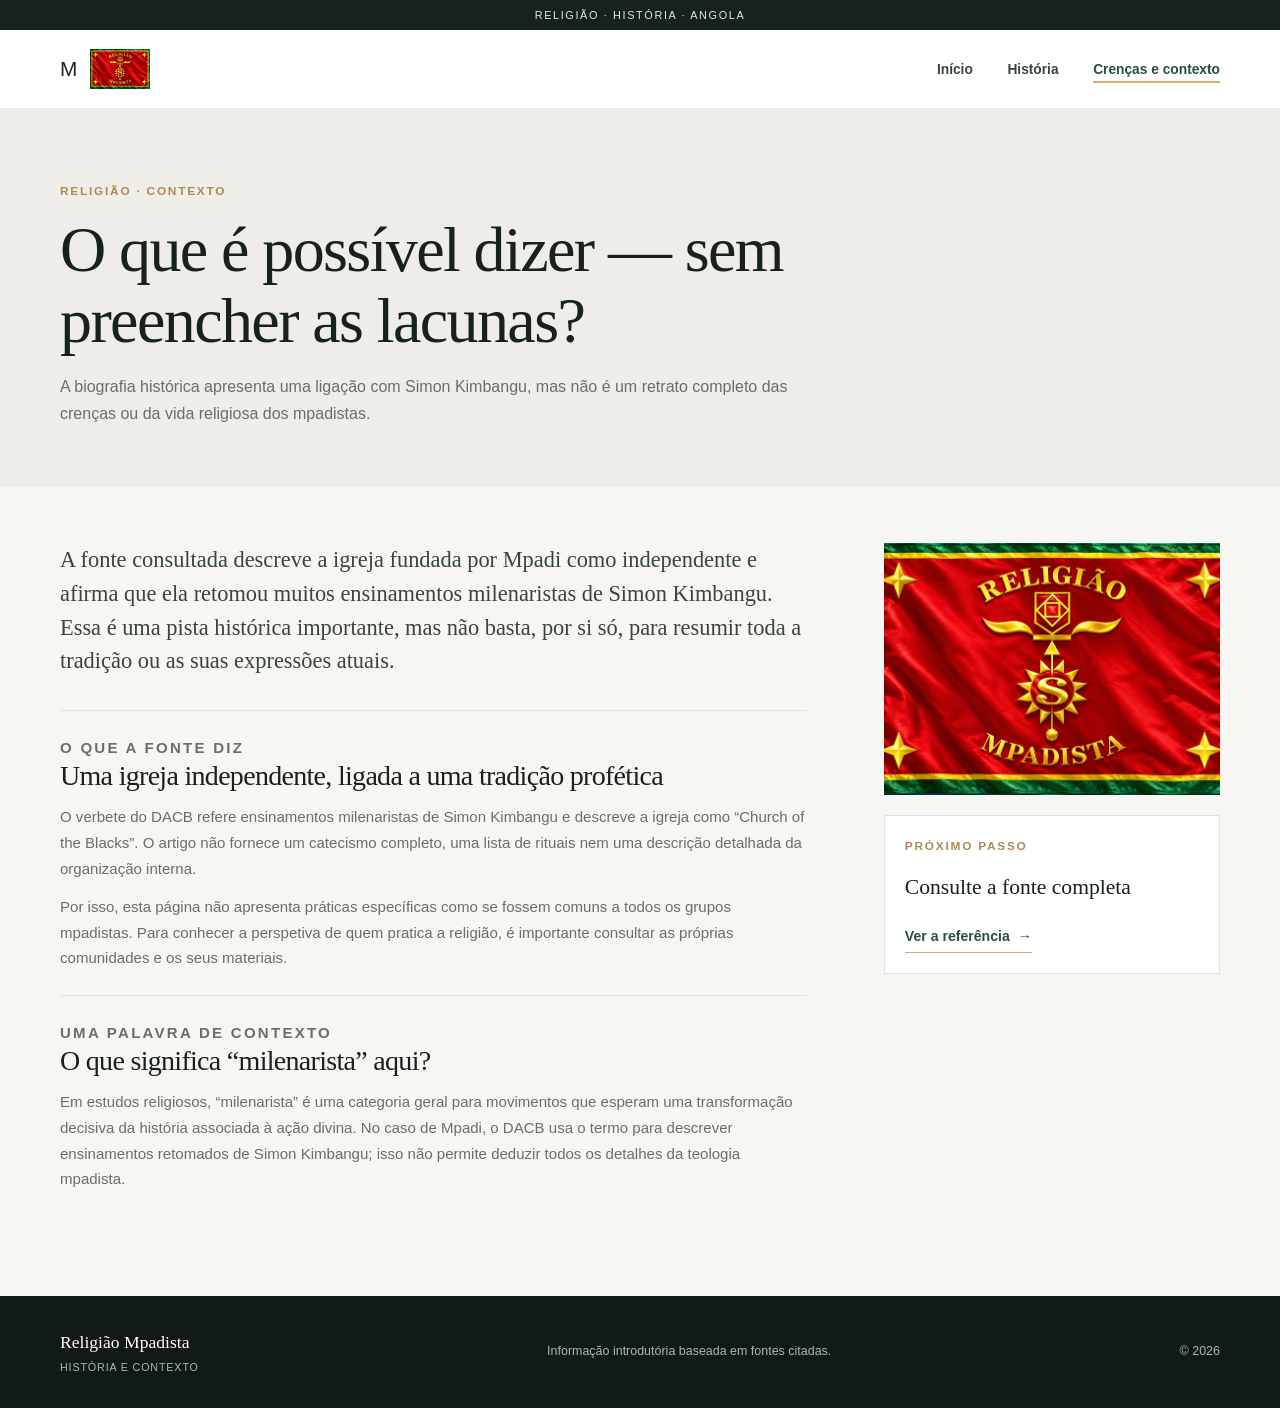
==== crencas.html @ f5feffe5 "k" ====
<!DOCTYPE html>
<html lang="pt">
<head>
    <meta charset="UTF-8">
    <meta name="viewport" content="width=device-width, initial-scale=1">
    <meta name="theme-color" content="#17211e">
    <meta name="description" content="O que a biografia histórica de Simon-Pierre Mpadi documenta sobre a sua igreja e os ensinamentos ligados a Simon Kimbangu.">
    <title>Crenças e contexto — Mpadismo</title>
    <link rel="stylesheet" href="style.css">
    <script src="script.js" defer></script>
</head>
<body>
    <a class="skip-link" href="#conteudo">Saltar para o conteúdo</a>
    <div class="topbar">RELIGIÃO · HISTÓRIA · ANGOLA</div>
    <header class="site-header">
        <nav class="nav-wrap" aria-label="Navegação principal">
            <a class="brand" href="index.html" aria-label="Mpadismo, página inicial">
                <span class="brand-mark" aria-hidden="true">M</span>
                <span class="brand-mark"><img class="imglogo" src="Informações/Mpadista/WhatsApp Image 2026-10-21 at 21.23.29 (1).jpeg" alt=""></span>
            </a>
            <button class="menu-toggle" type="button" aria-expanded="false" aria-controls="menu-principal">Menu</button>
            <ul class="nav-links" id="menu-principal">
                <li><a href="index.html">Início</a></li>
                <li><a href="historia.html">História</a></li>
                <li><a href="crencas.html" aria-current="page">Crenças e contexto</a></li>
            </ul>
        </nav>
    </header>

    <main id="conteudo">
        <header class="article-hero">
            <div class="page-width">
                <p class="section-kicker">Religião · Contexto</p>
                <h1>O que é possível dizer — sem preencher as lacunas?</h1>
                <p>A biografia histórica apresenta uma ligação com Simon Kimbangu, mas não é um retrato completo das crenças ou da vida religiosa dos mpadistas.</p>
            </div>
        </header>

        <article class="article-layout page-width">
            <div class="article-body">
                <p class="article-intro">A fonte consultada descreve a igreja fundada por Mpadi como independente e afirma que ela retomou muitos ensinamentos milenaristas de Simon Kimbangu. Essa é uma pista histórica importante, mas não basta, por si só, para resumir toda a tradição ou as suas expressões atuais.</p>

                <section class="explainer-block">
                    <p class="section-kicker">O que a fonte diz</p>
                    <h2>Uma igreja independente, ligada a uma tradição profética</h2>
                    <p>O verbete do DACB refere ensinamentos milenaristas de Simon Kimbangu e descreve a igreja como “Church of the Blacks”. O artigo não fornece um catecismo completo, uma lista de rituais nem uma descrição detalhada da organização interna.</p>
                    <p>Por isso, esta página não apresenta práticas específicas como se fossem comuns a todos os grupos mpadistas. Para conhecer a perspetiva de quem pratica a religião, é importante consultar as próprias comunidades e os seus materiais.</p>
                </section>

                <section class="explainer-block">
                    <p class="section-kicker">Uma palavra de contexto</p>
                    <h2>O que significa “milenarista” aqui?</h2>
                    <p>Em estudos religiosos, “milenarista” é uma categoria geral para movimentos que esperam uma transformação decisiva da história associada à ação divina. No caso de Mpadi, o DACB usa o termo para descrever ensinamentos retomados de Simon Kimbangu; isso não permite deduzir todos os detalhes da teologia mpadista.</p>
                </section>


            </div>
            <aside class="article-aside">
                <figure class="side-photo">
                    <img src="Informações/Mpadista/WhatsApp Image 2026-10-21 at 21.23.29 (1).jpeg" loading="lazy">
                    
                </figure>
                <div class="aside-card">
                    <p class="section-kicker">Próximo passo</p>
                    <h2>Consulte a fonte completa</h2>
                    <a class="text-link" href="fontes.html#dacb">Ver a referência <span aria-hidden="true">→</span></a>
                </div>
            </aside>
        </article>
    </main>

    <footer class="site-footer">
        <div class="page-width footer-inner">
            <a class="footer-brand" href="index.html">Religião Mpadista  <span>História e contexto</span></a>
            <p>Informação introdutória baseada em fontes citadas.</p>
            <p>© <span data-current-year>2026</span></p>
        </div>
    </footer>
</body>
</html>
---- style.css ----
:root {
    color-scheme: light;
    --ink: #1b2521;
    --muted: #65716a;
    --paper: #f7f6f2;
    --white: #fff;
    --green: #294e3d;
    --green-dark: #17211e;
    --gold: #d9ae68;
    --line: #e5e2da;
    --serif: Georgia, "Times New Roman", serif;
    --sans: "Segoe UI", Arial, sans-serif;
}

*,
*::before,
*::after {
    box-sizing: border-box;
}

html {
    scroll-behavior: smooth;
    scroll-padding-top: 6rem;
}

body {
    margin: 0;
    color: var(--ink);
    background: var(--paper);
    font-family: var(--sans);
    line-height: 1.7;
}

a {
    color: inherit;
}

a:focus-visible,
button:focus-visible {
    outline: 3px solid var(--gold);
    outline-offset: 4px;
}

.skip-link {
    position: fixed;
    z-index: 10;
    top: 0.75rem;
    left: 0.75rem;
    padding: 0.65rem 1rem;
    transform: translateY(-160%);
    color: var(--white);
    background: var(--green-dark);
}

.skip-link:focus {
    transform: translateY(0);
}

.topbar {
    padding: 0.35rem 1.5rem;
    color: #e2e8e2;
    background: var(--green-dark);
    font-size: 0.68rem;
    letter-spacing: 0.15em;
    text-align: center;
}

.site-header {
    position: sticky;
    z-index: 5;
    top: 0;
    border-bottom: 1px solid rgb(23 33 30 / 8%);
    background: rgb(255 255 255 / 97%);
    backdrop-filter: blur(12px);
}

.nav-wrap,
.page-width {
    width: min(1160px, calc(100% - 3rem));
    margin: auto;
}

.nav-wrap {
    display: flex;
    min-height: 78px;
    align-items: center;
    justify-content: space-between;
    gap: 2rem;
}

.brand {
    display: inline-flex;
    align-items: center;
    gap: 0.8rem;
    text-decoration: none;
}

.brand-mark {
    display: grid;
    font-size: 1.3rem;
}

.brand-name {
    display: grid;
    color: var(--green-dark);
    font-family: var(--serif);
    font-size: 1.15rem;
    font-weight: 700;
    line-height: 1.1;
}

.brand-name small {
    margin-top: 0.3rem;
    color: var(--muted);
    font-family: var(--sans);
    font-size: 0.6rem;
    font-weight: 500;
    letter-spacing: 0.14em;
    text-transform: uppercase;
}

.nav-links {
    display: flex;
    margin: 0;
    padding: 0;
    align-items: center;
    gap: clamp(1rem, 2.7vw, 2.2rem);
    list-style: none;
}

.nav-links a {
    color: #38463e;
    font-size: 0.86rem;
    font-weight: 600;
    text-decoration: none;
}

.nav-links a:hover,
.nav-links a[aria-current="page"] {
    color: var(--green);
}

.nav-links a[aria-current="page"] {
    text-decoration: underline;
    text-decoration-color: var(--gold);
    text-decoration-thickness: 2px;
    text-underline-offset: 7px;
}

.menu-toggle {
    display: none;
    padding: 0.55rem 0.75rem;
    border: 1px solid var(--line);
    color: var(--ink);
    background: var(--white);
    font: inherit;
    cursor: pointer;
}

.hero {
    position: relative;
    display: grid;
    min-height: 570px;
    overflow: hidden;
    align-items: center;
    color: var(--white);
    background: var(--green-dark);
}

.hero-image,
.hero-shade {
    position: absolute;
    inset: 0;
    width: 100%;
    height: 100%;
}

.hero-image {
    object-fit: cover;
    object-position: center 52%;
}

.hero-shade {
    background: linear-gradient(90deg, rgb(14 24 20 / 91%) 0%, rgb(19 35 28 / 75%) 46%, rgb(19 35 28 / 18%) 100%);
}

.hero-content {
    position: relative;
    z-index: 1;
    width: min(1160px, calc(100% - 3rem));
    margin: auto;
    padding: 5rem 0 6rem;
}

.hero-content > * {
    max-width: 650px;
}

.eyebrow,
.section-kicker {
    margin: 0 0 0.8rem;
    color: #b08a4e;
    font-size: 0.74rem;
    font-weight: 700;
    letter-spacing: 0.15em;
    text-transform: uppercase;
}

.hero .eyebrow {
    color: #eed09a;
}

h1,
h2,
h3 {
    font-family: var(--serif);
    font-weight: 500;
}

.hero h1 {
    margin: 0;
    font-size: clamp(2.8rem, 6vw, 5rem);
    letter-spacing: -0.045em;
    line-height: 1.04;
}

.hero-content > p:not(.eyebrow) {
    max-width: 540px;
    margin: 1.35rem 0 1.75rem;
    color: #e4e9e4;
    font-size: 1.04rem;
}

.button {
    display: inline-flex;
    min-height: 46px;
    padding: 0.75rem 1.1rem;
    align-items: center;
    justify-content: center;
    gap: 0.7rem;
    border: 1px solid transparent;
    font-size: 0.86rem;
    font-weight: 700;
    text-decoration: none;
    transition: background-color 160ms ease, color 160ms ease;
}

.button-gold {
    color: var(--green-dark);
    background: #f0d9ac;
}

.button-gold:hover {
    background: var(--white);
}

.button-dark {
    color: var(--white);
    background: var(--green);
}

.button-dark:hover {
    background: var(--green-dark);
}

.image-credit {
    position: absolute;
    z-index: 1;
    right: 1.5rem;
    bottom: 0.6rem;
    max-width: min(500px, calc(100% - 3rem));
    margin: 0;
    color: #edf0ed;
    font-size: 0.67rem;
    text-align: right;
}

.image-credit a {
    text-decoration-color: #f0d9ac;
    text-underline-offset: 2px;
}

.lead-section {
    padding-top: 4.2rem;
    padding-bottom: 4.2rem;
}

.lead-story {
    display: grid;
    grid-template-columns: 1.5fr 0.65fr;
    gap: 3.5rem;
    align-items: center;
}

.lead-story h2,
.section-heading h2,
.article-hero h1,
.explainer-block h2,
.sources-content h2 {
    margin: 0;
    color: var(--green-dark);
    font-size: clamp(2rem, 4vw, 3rem);
    letter-spacing: -0.025em;
    line-height: 1.12;
}

.lead-story > div > p:not(.section-kicker) {
    max-width: 680px;
    margin: 1rem 0 1.15rem;
    color: var(--muted);
}

.text-link {
    display: inline-flex;
    padding-bottom: 0.2rem;
    align-items: center;
    gap: 0.5rem;
    border-bottom: 1px solid var(--gold);
    color: var(--green);
    font-size: 0.88rem;
    font-weight: 700;
    text-decoration: none;
}

.text-link:hover {
    color: var(--green-dark);
}

.fact-box {
    padding: 1.4rem 1.5rem;
    border-left: 3px solid var(--gold);
    background: #eeede7;
}

.fact-year {
    color: var(--green);
    font-family: var(--serif);
    font-size: 2.8rem;
    line-height: 1;
}

.fact-box p {
    margin: 0.65rem 0;
    color: #56625b;
    font-size: 0.88rem;
}

.fact-box a {
    color: var(--green);
    font-size: 0.77rem;
    font-weight: 700;
}

.topics-section {
    padding: 4.5rem 0 5rem;
    background: #eeede7;
}

.section-heading {
    display: flex;
    margin-bottom: 2rem;
    align-items: end;
    justify-content: space-between;
    gap: 2rem;
}

.section-heading > p {
    max-width: 380px;
    margin: 0;
    color: var(--muted);
}

.card-grid {
    display: grid;
    grid-template-columns: repeat(3, 1fr);
    gap: 1rem;
}

.topic-card {
    display: flex;
    min-height: 250px;
    padding: 1.5rem;
    flex-direction: column;
    align-items: flex-start;
    border: 1px solid #dfddd5;
    background: var(--white);
}

.card-index {
    color: #927142;
    font-size: 0.66rem;
    font-weight: 700;
    letter-spacing: 0.12em;
}

.topic-card h3 {
    margin: 2rem 0 0.5rem;
    color: var(--green-dark);
    font-size: 1.55rem;
}

.topic-card p {
    flex: 1;
    margin: 0 0 1.2rem;
    color: var(--muted);
    font-size: 0.9rem;
}

.quote-strip {
    padding: 3.5rem 0;
    color: #e5ebe5;
    background: var(--green);
}

.quote-inner {
    display: grid;
    grid-template-columns: 0.55fr 1.4fr 0.8fr;
    gap: 2rem;
    align-items: center;
}

.quote-inner .section-kicker {
    margin: 0;
    color: #f0d9ac;
}

.quote-inner blockquote {
    margin: 0;
    color: var(--white);
    font-family: var(--serif);
    font-size: clamp(1.45rem, 2.5vw, 2rem);
    line-height: 1.2;
}

.quote-inner > p:last-child {
    margin: 0;
    color: #d0dbd2;
    font-size: 0.84rem;
}

.site-footer {
    padding: 2rem 0;
    color: #d1d8d2;
    background: #111a17;
}

.footer-inner {
    display: flex;
    align-items: center;
    justify-content: space-between;
    gap: 1.5rem;
}

.footer-brand {
    color: var(--white);
    font-family: var(--serif);
    font-size: 1.1rem;
    text-decoration: none;
}

.footer-brand span {
    display: block;
    color: #aeb8b0;
    font-family: var(--sans);
    font-size: 0.67rem;
    letter-spacing: 0.08em;
    text-transform: uppercase;
}

.footer-inner p {
    margin: 0;
    color: #aeb8b0;
    font-size: 0.78rem;
}

.article-hero {
    padding: 4.5rem 0 3.75rem;
    background: #eeede7;
}

.article-hero h1 {
    max-width: 850px;
    font-size: clamp(2.5rem, 5vw, 4rem);
}

.article-hero > div > p:last-child {
    max-width: 740px;
    margin: 1rem 0 0;
    color: var(--muted);
    font-size: 1rem;
}

.article-layout {
    display: grid;
    padding-top: 3.5rem;
    padding-bottom: 5rem;
    grid-template-columns: minmax(0, 2fr) minmax(240px, 0.9fr);
    gap: clamp(2rem, 6vw, 5rem);
    align-items: start;
}

.article-body {
    min-width: 0;
}

.article-intro {
    margin: 0 0 2rem;
    color: #37463e;
    font-family: var(--serif);
    font-size: 1.4rem;
    line-height: 1.5;
}

.timeline {
    border-top: 1px solid var(--line);
}

.timeline-item {
    display: grid;
    padding: 1.35rem 0;
    grid-template-columns: 125px 1fr;
    gap: 1rem;
    border-bottom: 1px solid var(--line);
}

.timeline-date {
    padding-top: 0.15rem;
    color: #947342;
    font-size: 0.78rem;
    font-weight: 700;
    letter-spacing: 0.05em;
}

.timeline-item h2 {
    margin: 0 0 0.35rem;
    color: var(--green-dark);
    font-family: var(--serif);
    font-size: 1.35rem;
}

.timeline-item p,
.explainer-block p,
.fact-check p,
.sources-content p {
    margin: 0;
    color: var(--muted);
    font-size: 0.94rem;
}

.editorial-note,
.fact-check {
    margin-top: 2rem;
    padding: 1.4rem 1.5rem;
    border-left: 3px solid var(--gold);
    background: #eeede7;
}

.editorial-note h2,
.fact-check h2 {
    margin: 0 0 0.55rem;
    color: var(--green-dark);
    font-family: var(--serif);
    font-size: 1.35rem;
}

.editorial-note p {
    margin: 0;
    color: #59645d;
    font-size: 0.88rem;
}

.source-line {
    margin: 2rem 0 0;
    padding-top: 1rem;
    border-top: 1px solid var(--line);
    color: var(--muted);
    font-size: 0.82rem;
}

.source-line a {
    color: var(--green);
    font-weight: 700;
}

.article-aside {
    display: grid;
    gap: 1.25rem;
}

.side-photo {
    margin: 0;
    background: var(--white);
}

.side-photo img {
    display: block;
    width: 100%;
    aspect-ratio: 4 / 3;
    object-fit: cover;
}

.side-photo figcaption {
    padding: 0.75rem 0.85rem;
    color: var(--muted);
    font-size: 0.69rem;
    line-height: 1.55;
}

.side-photo figcaption a {
    color: var(--green);
}

.aside-card {
    padding: 1.25rem;
    border: 1px solid var(--line);
    background: var(--white);
}

.aside-card h2 {
    margin: 0 0 1rem;
    color: var(--green-dark);
    font-family: var(--serif);
    font-size: 1.35rem;
}

.explainer-block {
    padding: 1.5rem 0;
    border-top: 1px solid var(--line);
}

.explainer-block h2 {
    margin-bottom: 0.8rem;
    font-size: 1.75rem;
}

.explainer-block p + p {
    margin-top: 0.8rem;
}

.fact-check ul,
.editorial-policy ul {
    margin: 0 0 1rem;
    padding-left: 1.3rem;
    color: #59645d;
    font-size: 0.9rem;
}

.fact-check li + li,
.editorial-policy li + li {
    margin-top: 0.55rem;
}

.sources-content {
    display: grid;
    max-width: 900px;
    padding-top: 3.5rem;
    padding-bottom: 5rem;
    gap: 1.25rem;
}

.source-card,
.bibliography,
.editorial-policy {
    padding: clamp(1.3rem, 3vw, 2rem);
    border: 1px solid var(--line);
    background: var(--white);
}

.sources-content h2 {
    margin-bottom: 0.85rem;
    font-size: 2rem;
}

.source-card .citation {
    margin: 1rem 0;
    padding: 1rem;
    background: #f3f2ed;
    color: #45534b;
    font-size: 0.87rem;
}

.source-note,
.updated-note {
    margin-top: 1rem !important;
    font-size: 0.79rem !important;
}

.reference-list {
    margin: 1rem 0 0;
    padding-left: 1.3rem;
    color: #56625b;
    font-size: 0.9rem;
}

.reference-list li + li {
    margin-top: 0.75rem;
}

.editorial-policy .updated-note {
    padding-top: 0.85rem;
    border-top: 1px solid var(--line);
}

.imgf {
    height: 26vh;
    max-width: 250px;
}

.secimg {
    display: flex;
    align-items: center;
    gap: 20px;
    color: var(--green-dark);
    margin-top: 10px;
}

.nzinga {
    color: var(--muted);
    text-align: center;
}

.imglogo {
    display: flex;
    height: 40px;
    width: 60px;
}

@media (max-width: 760px) {
    .nav-wrap,
    .page-width {
        width: min(100% - 2rem, 1160px);
    }

    .nav-wrap {
        min-height: 68px;
    }

    .menu-toggle {
        display: inline-block;
    }

    .nav-links {
        position: absolute;
        top: 100%;
        right: 0;
        left: 0;
        display: none;
        padding: 0.65rem 1.25rem 1.2rem;
        flex-direction: column;
        align-items: stretch;
        gap: 0;
        border-top: 1px solid var(--line);
        background: var(--white);
    }

    .nav-links.is-open {
        display: flex;
    }

    .nav-links li {
        border-bottom: 1px solid var(--line);
    }

    .nav-links a,
    .nav-links a[aria-current="page"] {
        display: block;
        padding: 0.8rem 0.25rem;
        text-decoration: none;
    }

    .hero {
        min-height: 520px;
    }

    .hero-content {
        width: min(100% - 2rem, 1160px);
        padding: 4rem 0 5rem;
    }

    .hero-shade {
        background: linear-gradient(90deg, rgb(14 24 20 / 88%), rgb(19 35 28 / 55%));
    }

    .image-credit {
        right: 1rem;
        max-width: calc(100% - 2rem);
        font-size: 0.6rem;
    }

    .lead-story,
    .article-layout {
        grid-template-columns: 1fr;
        gap: 1.5rem;
    }

    .lead-section {
        padding-top: 3rem;
        padding-bottom: 3rem;
    }

    .fact-box {
        max-width: none;
    }

    .section-heading {
        align-items: start;
        flex-direction: column;
        gap: 0.7rem;
    }

    .card-grid {
        grid-template-columns: 1fr;
    }

    .topic-card {
        min-height: 210px;
    }

    .topic-card h3 {
        margin-top: 1.3rem;
    }

    .quote-inner {
        grid-template-columns: 1fr;
        gap: 0.7rem;
    }

    .footer-inner {
        align-items: start;
        flex-direction: column;
        gap: 0.8rem;
    }

    .article-hero {
        padding: 3.2rem 0;
    }

    .article-layout,
    .sources-content {
        padding-top: 2rem;
        padding-bottom: 3.5rem;
    }

    .timeline-item {
        grid-template-columns: 95px 1fr;
        gap: 0.5rem;
    }
}

@media (prefers-reduced-motion: reduce) {
    html {
        scroll-behavior: auto;
    }

    *,
    *::before,
    *::after {
        transition-duration: 0.01ms !important;
    }
}
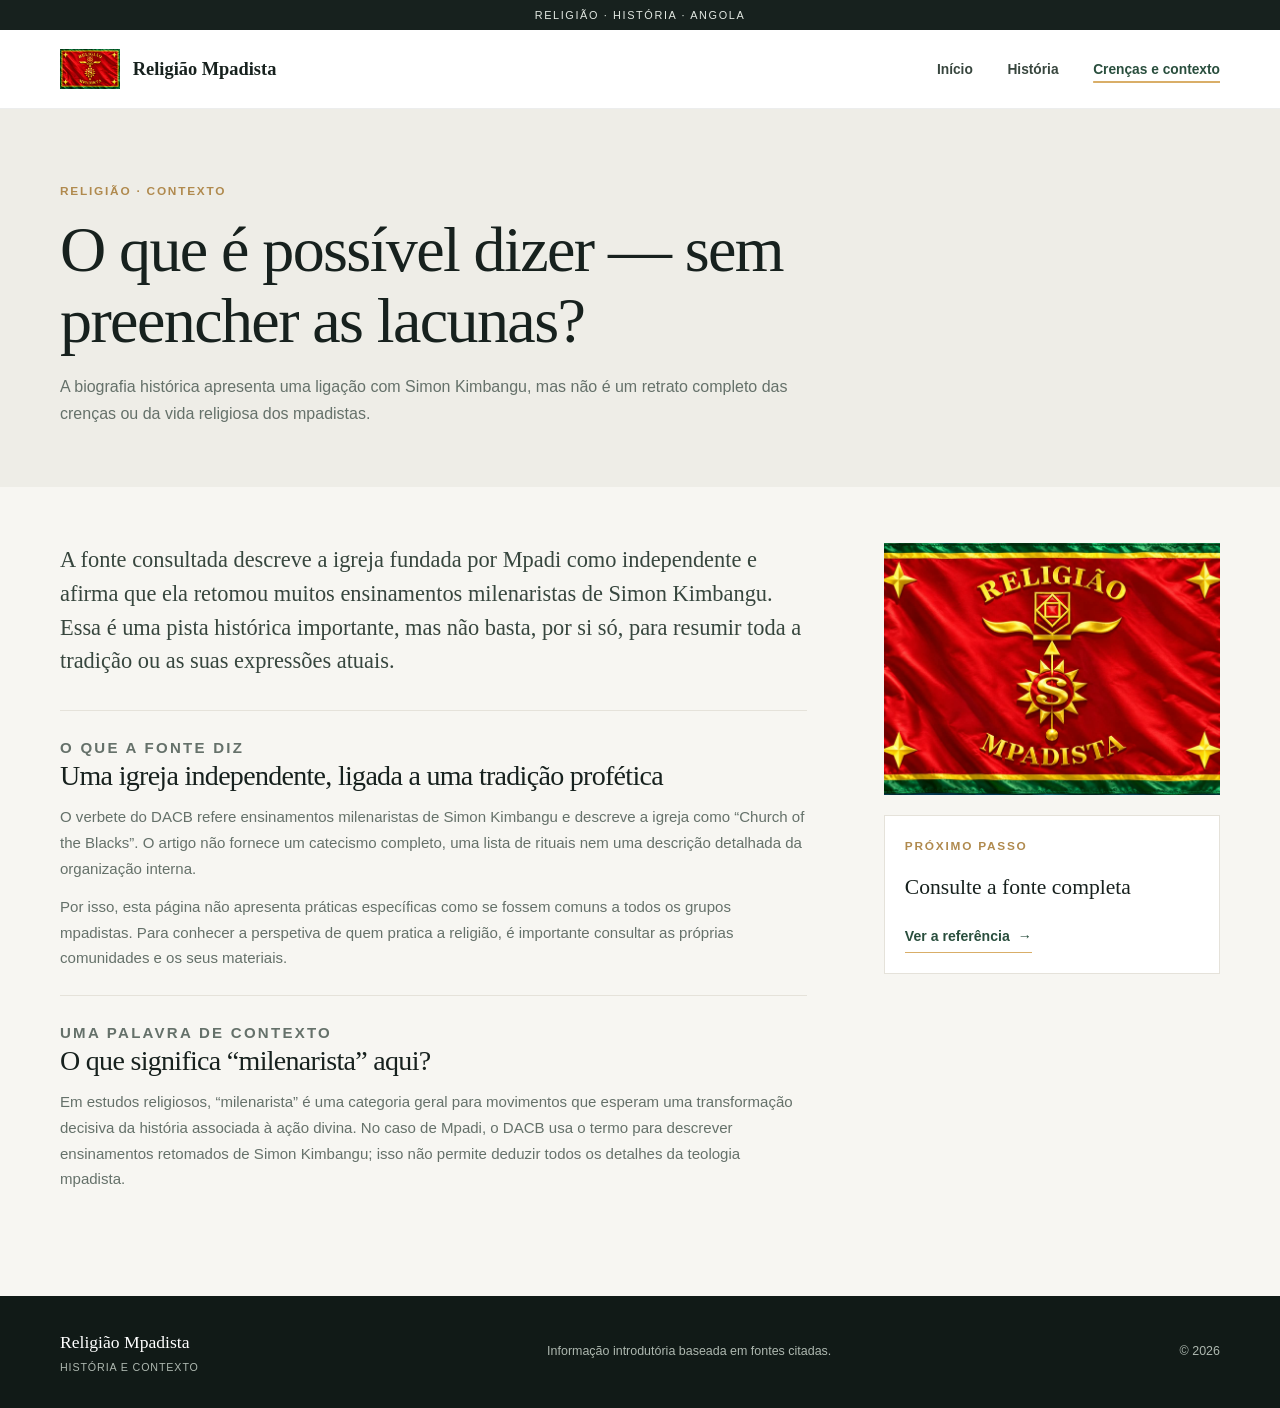
==== commit 02ecf264: "Mpadista Upd" ====
--- a/crencas.html
+++ b/crencas.html
@@ -15,8 +15,8 @@
     <header class="site-header">
         <nav class="nav-wrap" aria-label="Navegação principal">
             <a class="brand" href="index.html" aria-label="Mpadismo, página inicial">
-                <span class="brand-mark" aria-hidden="true">M</span>
                 <span class="brand-mark"><img class="imglogo" src="Informações/Mpadista/WhatsApp Image 2026-10-21 at 21.23.29 (1).jpeg" alt=""></span>
+                <span class="brand-name">Religião Mpadista</span>
             </a>
             <button class="menu-toggle" type="button" aria-expanded="false" aria-controls="menu-principal">Menu</button>
             <ul class="nav-links" id="menu-principal">
--- a/style.css
+++ b/style.css
@@ -287,7 +287,7 @@
 
 .lead-story {
     display: grid;
-    grid-template-columns: 1.5fr 0.65fr;
+    grid-template-columns: 1.5fr;
     gap: 3.5rem;
     align-items: center;
 }
@@ -715,11 +715,13 @@
 }
 
 .nzinga {
+    
     color: var(--muted);
     text-align: center;
 }
 
 .imglogo {
+    
     display: flex;
     height: 40px;
     width: 60px;
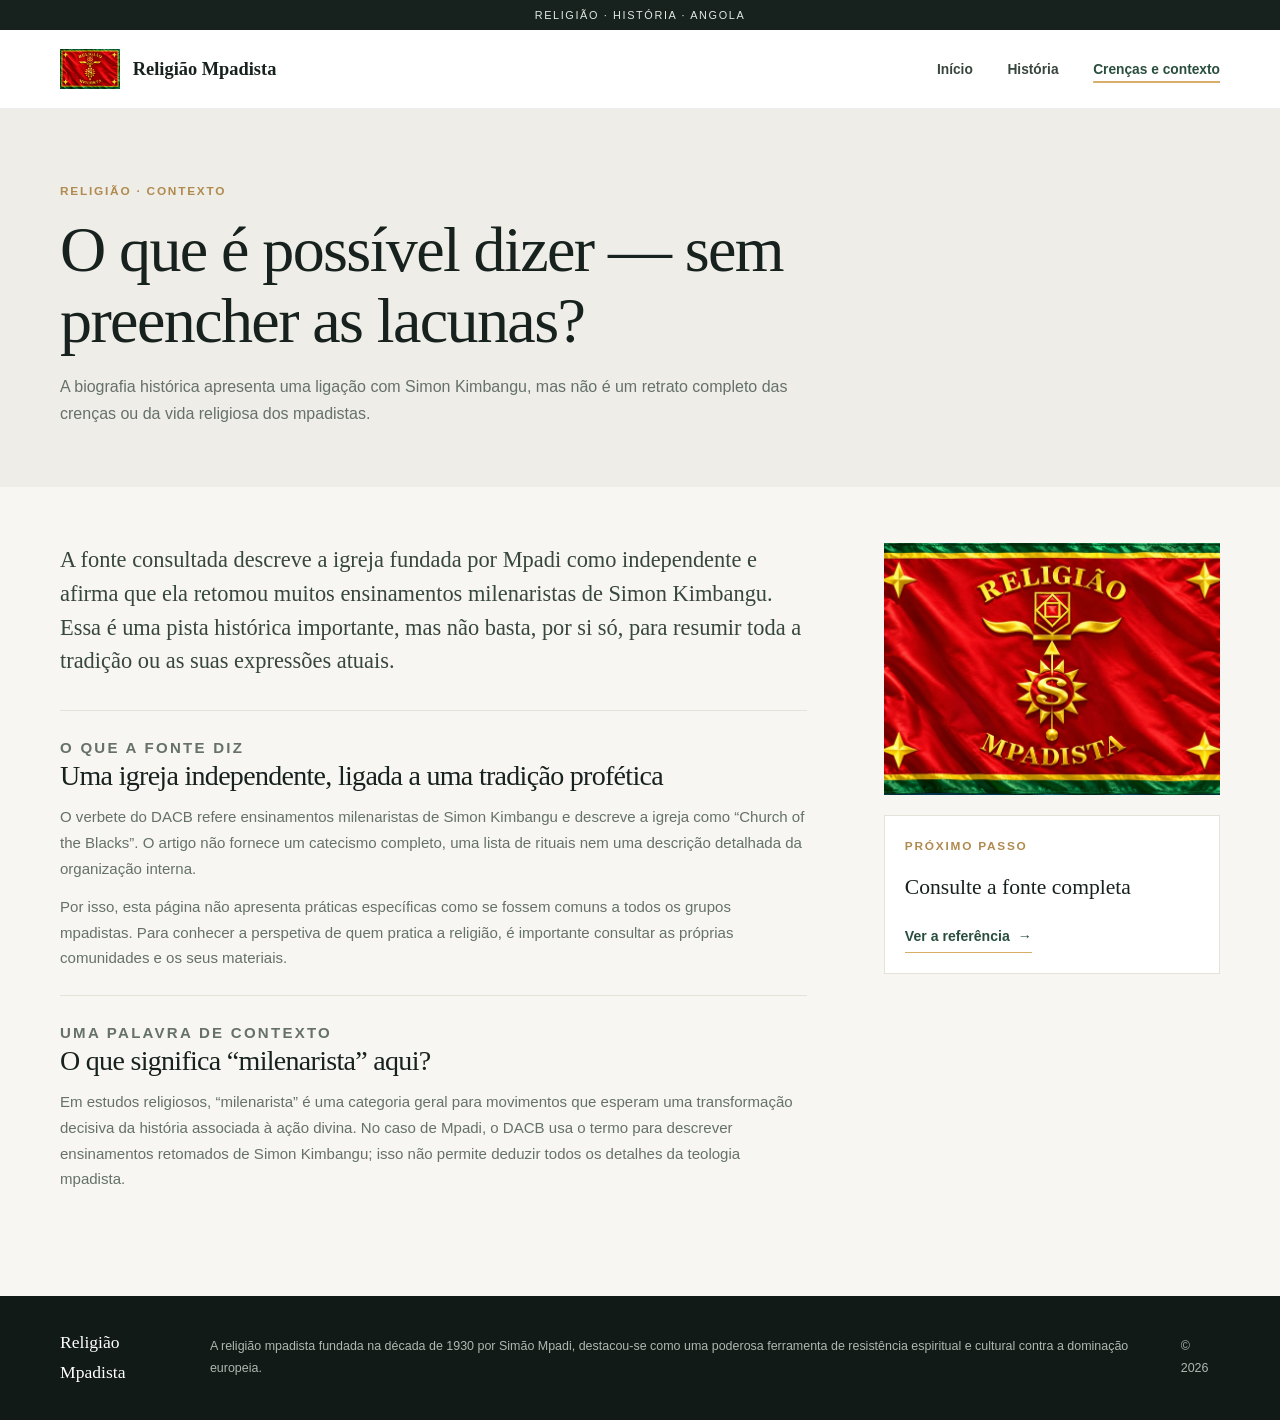
==== commit f71c0615: "upd mpadi" ====
--- a/crencas.html
+++ b/crencas.html
@@ -71,8 +71,9 @@
 
     <footer class="site-footer">
         <div class="page-width footer-inner">
-            <a class="footer-brand" href="index.html">Religião Mpadista  <span>História e contexto</span></a>
-            <p>Informação introdutória baseada em fontes citadas.</p>
+            <a class="footer-brand" href="index.html">Religião Mpadista</a>
+            <p>A religião mpadista fundada na década de 1930 por Simão Mpadi, destacou-se como uma poderosa ferramenta de resistência espiritual e cultural contra a dominação europeia.
+            </p>
             <p>© <span data-current-year>2026</span></p>
         </div>
     </footer>
